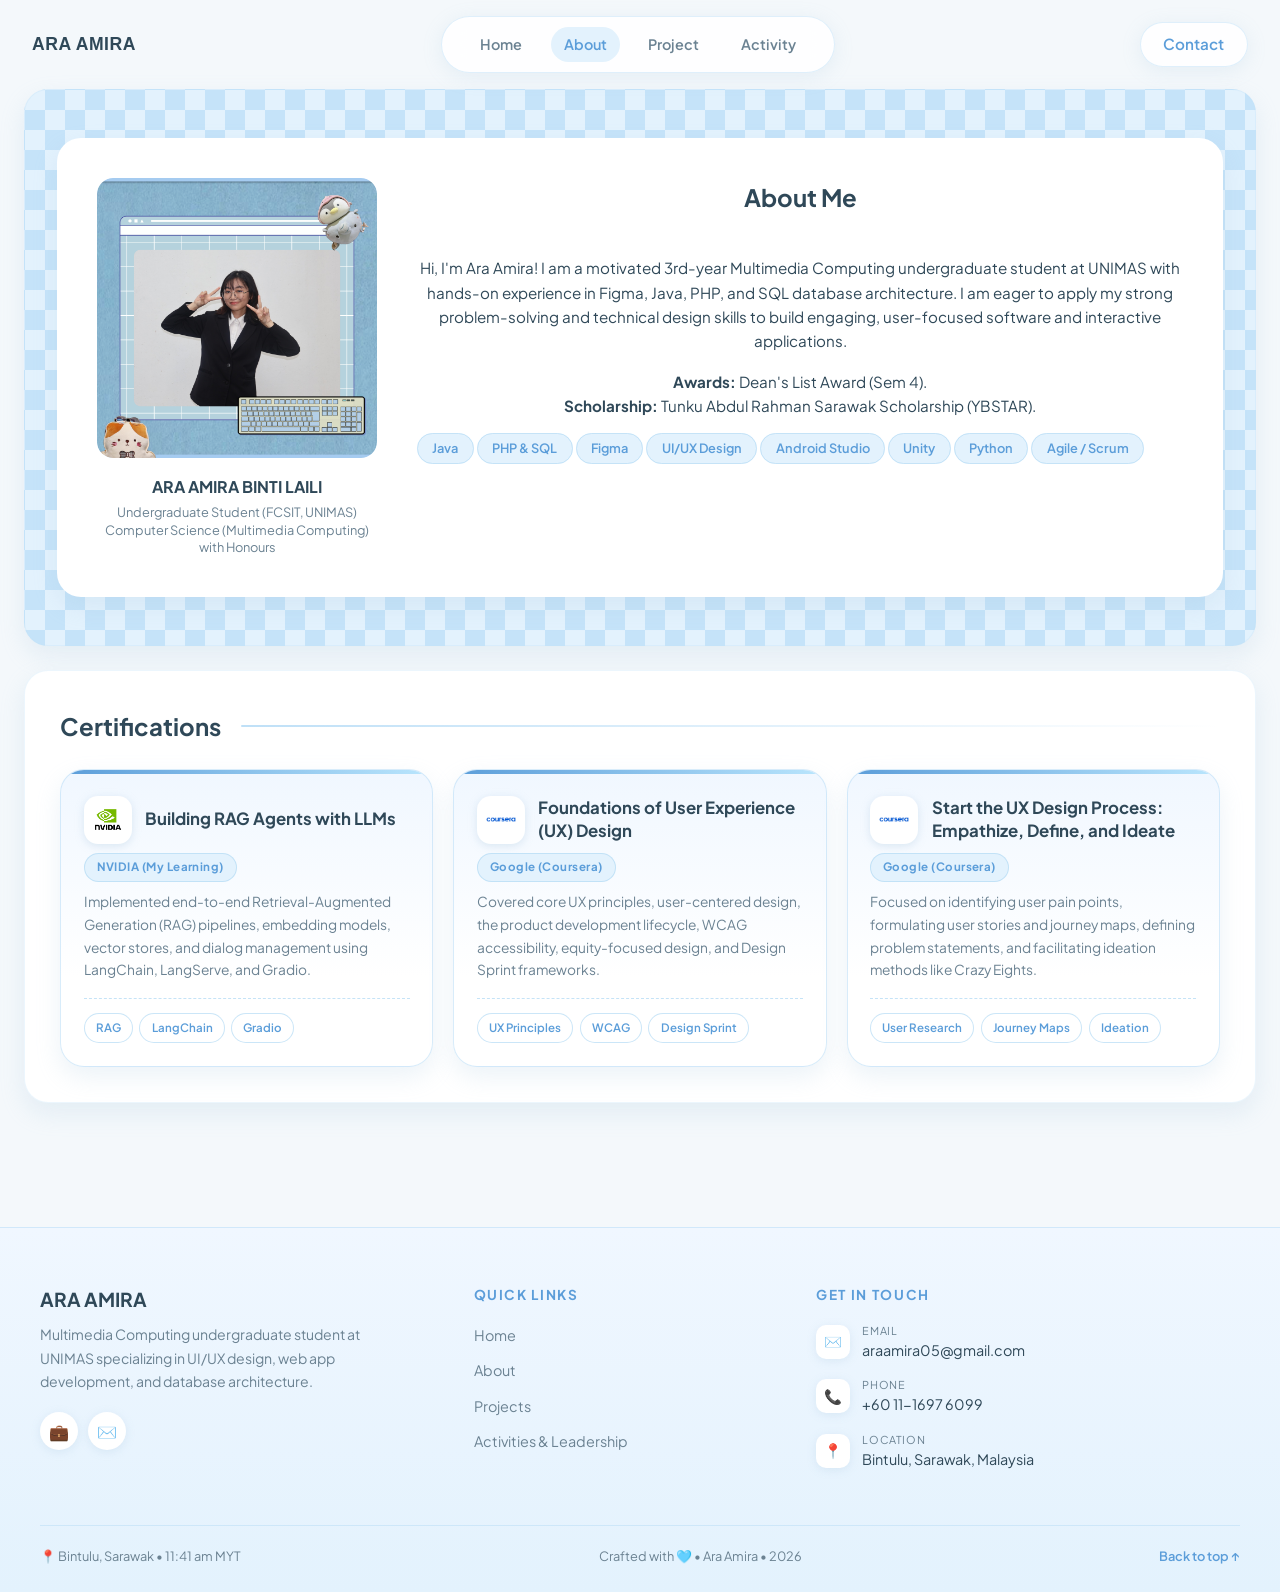
==== about.html @ fde77074 "Upload website" ====
<!DOCTYPE html>
<html lang="en">

<head>
    <meta charset="UTF-8" />
    <meta name="viewport" content="width=device-width, initial-scale=1.0" />
    <title>Ara Amira | About Me</title>
    <!-- Soft, rounded Google Font -->
    <link rel="preconnect" href="https://fonts.googleapis.com">
    <link rel="preconnect" href="https://fonts.gstatic.com" crossorigin>
    <link href="https://fonts.googleapis.com/css2?family=Plus+Jakarta+Sans:wght@400;500;600;700&display=swap"
        rel="stylesheet">

    <!-- CSS file link -->
    <link rel="stylesheet" href="styles.css">
</head>

<body>
    <!-- Floating Navigation Bar -->
    <header>
        <span class="nav-brand">ARA AMIRA</span>
        <nav>
            <!-- Main Navigation -->
            <a href="index.html">Home</a>
            <a href="about.html">About</a>
            <a href="projects.html">Project</a>
            <a href="activities.html">Activity</a>
        </nav>
        <a href="contact.html" class="nav-contact-box">Contact</a>
    </header>

    <main>
        <!-- About Section with Checkered Background Outside -->
        <section id="about" class="bg-checkered-blue">

            <!-- White Box Card Inside -->
            <div class="about-card">

                <div class="about-container">

                    <!-- Image & Caption Column (Left Side) -->
                    <div class="about-image-column">
                        <div class="about-image-wrapper">
                            <img src="ara-picture.png" alt="Ara's Photo" class="about-img">
                        </div>
                        <div class="about-image-info">
                            <h3>ARA AMIRA BINTI LAILI</h3>
                            <p>Undergraduate Student (FCSIT, UNIMAS)</p>
                            <p>Computer Science (Multimedia Computing) with Honours</p>
                        </div>
                    </div>

                    <!-- Content (Right Side) -->
                    <div class="about-content">
                        <h2 style="text-align: left; margin-bottom: 1.5rem;">About Me</h2>
                        <p>
                            Hi, I'm Ara Amira! I am a motivated 3rd-year Multimedia Computing undergraduate student at
                            UNIMAS with
                            hands-on experience in Figma, Java, PHP, and SQL database architecture. I am eager to apply
                            my strong
                            problem-solving and technical design skills to build engaging, user-focused software and
                            interactive applications.
                        </p>
                        <div style="font-size: 0.9rem; color: var(--deep-text);">
                            <p><strong>Awards:</strong> Dean's List Award (Sem 4).</p>
                            <p><strong>Scholarship:</strong> Tunku Abdul Rahman Sarawak Scholarship (YBSTAR).</p>
                        </div>
                        <div class="tags">
                            <span class="tag">Java</span>
                            <span class="tag">PHP & SQL</span>
                            <span class="tag">Figma</span>
                            <span class="tag">UI/UX Design</span>
                            <span class="tag">Android Studio</span>
                            <span class="tag">Unity</span>
                            <span class="tag">Python</span>
                            <span class="tag">Agile / Scrum</span>
                        </div>
                    </div>
                </div>
            </div>
        </section>

        <!-- Certifications Section -->
        <section id="certifications">
            <h2 class="section-title">Certifications</h2>
            <div class="grid">
                <div class="card cert-card">
                    <div class="cert-head">
                        <img src="nvidia-logo.png" alt="NVIDIA logo" class="cert-logo">
                        <h3>Building RAG Agents with LLMs</h3>
                    </div>
                    <span class="cert-issuer">NVIDIA (My Learning)</span>
                    <p class="cert-desc">Implemented end-to-end Retrieval-Augmented Generation (RAG) pipelines,
                        embedding models, vector stores, and dialog management using LangChain, LangServe, and Gradio.
                    </p>
                    <div class="cert-tags">
                        <span class="tag">RAG</span>
                        <span class="tag">LangChain</span>
                        <span class="tag">Gradio</span>
                    </div>
                </div>
                <div class="card cert-card">
                    <div class="cert-head">
                        <img src="coursera-logo.png" alt="Google (Coursera) logo" class="cert-logo">
                        <h3>Foundations of User Experience (UX) Design</h3>
                    </div>
                    <span class="cert-issuer">Google (Coursera)</span>
                    <p class="cert-desc">Covered core UX principles, user-centered design, the product development
                        lifecycle, WCAG accessibility, equity-focused design, and Design Sprint frameworks.</p>
                    <div class="cert-tags">
                        <span class="tag">UX Principles</span>
                        <span class="tag">WCAG</span>
                        <span class="tag">Design Sprint</span>
                    </div>
                </div>
                <div class="card cert-card">
                    <div class="cert-head">
                        <img src="coursera-logo.png" alt="Google (Coursera) logo" class="cert-logo">
                        <h3>Start the UX Design Process: Empathize, Define, and Ideate</h3>
                    </div>
                    <span class="cert-issuer">Google (Coursera)</span>
                    <p class="cert-desc">Focused on identifying user pain points, formulating user stories and journey
                        maps, defining problem statements, and facilitating ideation methods like Crazy Eights.</p>
                    <div class="cert-tags">
                        <span class="tag">User Research</span>
                        <span class="tag">Journey Maps</span>
                        <span class="tag">Ideation</span>
                    </div>
                </div>
            </div>
        </section>
    </main>
    <footer class="site-footer">
        <div class="footer-inner">

            <!-- Brand / About Column -->
            <div class="footer-col footer-brand">
                <h3 class="footer-name">ARA AMIRA</h3>
                <p>Multimedia Computing undergraduate student at UNIMAS specializing in UI/UX design, web app
                    development, and database architecture.</p>
                <div class="footer-social">
                    <a href="https://www.linkedin.com/in/ara-amira-l" target="_blank" rel="noopener"
                        aria-label="LinkedIn">💼</a>
                    <a href="mailto:araamira05@gmail.com" aria-label="Email">✉️</a>
                </div>
            </div>

            <!-- Quick Links Column -->
            <div class="footer-col">
                <h4>Quick Links</h4>
                <ul class="footer-links">
                    <li><a href="index.html#home">Home</a></li>
                    <li><a href="about.html">About</a></li>
                    <li><a href="projects.html">Projects</a></li>
                    <li><a href="activities.html">Activities & Leadership</a></li>
                </ul>
            </div>

            <!-- Contact Details Column -->
            <div class="footer-col" id="contact">
                <h4>Get in Touch</h4>
                <ul class="footer-contact">
                    <li>
                        <span class="icon">✉️</span>
                        <div><small>Email</small><a href="mailto:araamira05@gmail.com">araamira05@gmail.com</a></div>
                    </li>
                    <li>
                        <span class="icon">📞</span>
                        <div><small>Phone</small><a href="tel:+601116976099">+60 11-1697 6099</a></div>
                    </li>
                    <li>
                        <span class="icon">📍</span>
                        <div><small>Location</small><span class="text">Bintulu, Sarawak, Malaysia</span></div>
                    </li>
                </ul>
            </div>
        </div>

        <div class="footer-bottom">
            <p>Crafted with 🩵 &bull; Ara Amira &bull; 2026</p>
            <p><a href="#home">Back to top ↑</a></p>
        </div>
    </footer>

    <!-- JavaScript file link -->
    <script src="script.js"></script>
</body>

</html>
---- styles.css ----
/* CSS Document */

:root {
    --bg-cream: #f4f8fb;
    --card-bg: #ffffff;
    --baby-blue: #bfe0f7;
    --soft-blue: #e3f2fd;
    --accent-blue: #5b9dd9;
    --deep-text: #2f4858;
    --muted-text: #6b8292;

    /* Sky Blue Theme Variables */
    --pastel-blue-1: #f0f7ff;
    --pastel-blue-2: #bae6fd;
    --sky-text-deep: #0f172a;
    --sky-text-muted: #475569;

    --radius-lg: 24px;
    --radius-sm: 14px;
    --shadow-soft: 0 10px 25px rgba(162, 194, 219, 0.2);
}

* {
    box-sizing: border-box;
    margin: 0;
    padding: 0;
}

/* Keep every image inside its container */
img {
    max-width: 100%;
    height: auto;
    display: block;
}

/* Stop content from spilling out of the section cards */
section {
    overflow: hidden;
}

body {
    font-family: 'Plus Jakarta Sans', sans-serif;
    background-color: var(--bg-cream);
    color: var(--deep-text);
    line-height: 1.6;
    scroll-behavior: smooth;
    display: flex;
    flex-direction: column;
    min-height: 100vh;
}

/* Fixed Clean Navigation */
header {
    position: sticky;
    top: 16px;
    z-index: 100;
    display: flex;
    justify-content: space-between;
    align-items: center;
    width: 100%;
    max-width: 100%;
    margin: 0 auto;
    padding: 0 2rem;
    transition: opacity 0.4s ease, transform 0.4s ease;
}

header.header-hidden {
    opacity: 0;
    transform: translateY(-20px);
    pointer-events: none;
}

.nav-brand {
    font-family: 'Trebuchet MS', sans-serif;
    font-size: 1.1rem;
    font-weight: 700;
    color: var(--deep-text);
    cursor: default;
    user-select: none;
    letter-spacing: 0.5px;
}

nav {
    background: rgba(255, 255, 255, 0.85);
    backdrop-filter: blur(12px);
    padding: 0.6rem 1.6rem;
    border-radius: 999px;
    box-shadow: 0 4px 20px rgba(144, 180, 206, 0.15);
    border: 1px solid rgba(191, 224, 247, 0.5);
    display: flex;
    gap: 1rem;
    flex-wrap: wrap;
    justify-content: center;
}

nav a {
    text-decoration: none;
    color: var(--muted-text);
    font-weight: 600;
    font-size: 0.9rem;
    transition: all 0.2s ease;
    padding: 0.4rem 0.8rem;
    border-radius: 999px;
}

nav a:hover {
    color: var(--accent-blue);
    background-color: var(--soft-blue);
}

.nav-contact-box {
    text-decoration: none;
    background: rgba(255, 255, 255, 0.85);
    backdrop-filter: blur(12px);
    color: var(--accent-blue);
    font-weight: 600;
    font-size: 0.95rem;
    padding: 0.6rem 1.4rem;
    border-radius: 999px;
    box-shadow: 0 4px 20px rgba(144, 180, 206, 0.15);
    border: 1px solid rgba(191, 224, 247, 0.5);
    transition: all 0.2s ease;
}

.nav-contact-box:hover {
    background-color: var(--soft-blue);
    transform: translateY(-2px);
}

/* Main Container */
main {
    flex: 1;
    max-width: 1280px;
    margin: 2rem auto 4rem;
    padding: 0 1.5rem;
    display: flex;
    flex-direction: column;
    gap: 1.5rem;
}

/* Section Container */
section {
    position: relative;
    background: var(--card-bg);
    padding: 2.2rem;
    border-radius: var(--radius-lg);
    box-shadow: var(--shadow-soft);
    border: 1.5px solid rgba(191, 224, 247, 0.3);
}

h2 {
    font-size: 1.4rem;
    color: var(--deep-text);
    margin-bottom: 1.2rem;
    display: flex;
    align-items: center;
    gap: 0.5rem;
}

/* Hero / intro section: center the text and button */
main>section:first-of-type {
    text-align: center;
}

main>section:first-of-type h1,
main>section:first-of-type h2,
main>section:first-of-type p {
    margin-left: auto !important;
    margin-right: auto !important;
    text-align: center;
    justify-content: center;
}

main>section:first-of-type a,
main>section:first-of-type button {
    margin-left: auto;
    margin-right: auto;
}

/* About Me section */
#about h2 {
    justify-content: center;
    text-align: center;
}

#about img {
    width: 100%;
    max-width: 280px;
    height: auto;
    object-fit: cover;
    border-radius: 16px;
}

/* Checkered Blue Background for Section */
.bg-checkered-blue {
    background-color: #e3f2fd;
    background-image:
        linear-gradient(45deg, #c5e3f9 25%, transparent 25%),
        linear-gradient(-45deg, #c5e3f9 25%, transparent 25%),
        linear-gradient(45deg, transparent 75%, #c5e3f9 75%),
        linear-gradient(-45deg, transparent 75%, #c5e3f9 75%);
    background-size: 40px 40px;
    background-position: 0 0, 0 20px, 20px -20px, -20px 0px;
    padding: 3rem 2rem;
}

/* White About Card Container */
.about-card {
    background: var(--card-bg);
    padding: 2.5rem;
    border-radius: var(--radius-lg);
    box-shadow: var(--shadow-soft);
}

/* Two Column Layout inside About Section */
.about-container {
    display: grid;
    grid-template-columns: 280px 1fr;
    gap: 2.5rem;
    text-align: left;
}

.about-image-column {
    display: flex;
    flex-direction: column;
    gap: 1rem;
    text-align: center;
}

.about-image-wrapper {
    width: 100%;
    border-radius: 16px;
    overflow: hidden;
    background: var(--soft-blue);
}

.about-img {
    width: 100%;
    height: auto;
    display: block;
    object-fit: cover;
}

.about-image-info h3 {
    font-size: 1rem;
    font-weight: 700;
    color: var(--deep-text);
    margin-bottom: 0.25rem;
}

.about-image-info p {
    font-size: 0.8rem;
    color: var(--muted-text);
    line-height: 1.4;
}

.about-content {
    display: flex;
    flex-direction: column;
    gap: 1rem;
    text-align: left;
}

.about-content h2 {
    font-size: 1.5rem;
    color: var(--deep-text);
    margin: 0 0 0.5rem 0;
    text-align: left;
    justify-content: flex-start;
}

.about-content p {
    color: var(--deep-text);
    font-size: 0.95rem;
    line-height: 1.6;
    text-align: left;
    margin: 0;
}

.about-details {
    margin-top: 0.4rem;
    font-size: 0.9rem;
    text-align: left;
}

.about-details p {
    margin-bottom: 0.25rem;
}

.about-content div {
    text-align: left;
}

/* Tags styling */
/* Container for skill tag rows */
.tags-wrapper {
    display: flex;
    flex-direction: column;
    gap: 0.5rem;
    margin-top: 0.8 rem;
    align-items: center;
}

/* Individual centered rows */
.tags-row {
    display: flex;
    justify-content: center;
    gap: 0.5rem;
    flex-wrap: wrap;
}

/* Badge styling */
.tag {
    background-color: var(--soft-blue);
    color: var(--accent-blue);
    padding: 0.4rem 0.9rem;
    border-radius: 999px;
    font-size: 0.8rem;
    font-weight: 600;
    border: 1px solid rgba(191, 224, 247, 0.8);
    white-space: nowrap;
}

/* Responsive adjustment for mobile screens */
@media (max-width: 768px) {
    .about-container {
        grid-template-columns: 1fr;
        gap: 1.5rem;
    }
}

/* Certifications: three soft-blue cards */
#certifications .grid {
    display: grid;
    grid-template-columns: repeat(3, 1fr);
    gap: 1.25rem;
}

#certifications .section-title {
    font-size: 1.5rem;
    margin-bottom: 1.5rem;
}

#certifications .section-title::after {
    content: "";
    flex: 1;
    height: 2px;
    margin-left: 0.75rem;
    border-radius: 999px;
    background: linear-gradient(90deg, var(--baby-blue), transparent);
}

.cert-card {
    position: relative;
    display: flex;
    flex-direction: column;
    gap: 0.6rem;
    padding: 1.6rem 1.4rem 1.4rem;
    background: linear-gradient(180deg, var(--pastel-blue-1) 0%, #ffffff 70%);
    border: 1.5px solid rgba(191, 224, 247, 0.6);
    border-radius: var(--radius-lg);
    box-shadow: var(--shadow-soft);
    text-align: left;
    overflow: hidden;
    transition: transform 0.25s ease, box-shadow 0.25s ease, border-color 0.25s ease;
}

/* thin accent bar along the top edge */
.cert-card::before {
    content: "";
    position: absolute;
    top: 0;
    left: 0;
    right: 0;
    height: 4px;
    background: linear-gradient(90deg, var(--accent-blue), var(--pastel-blue-2));
}

.cert-card:hover {
    transform: translateY(-4px);
    border-color: var(--baby-blue);
    box-shadow: 0 14px 30px rgba(144, 180, 206, 0.3);
}

.cert-head {
    display: flex;
    align-items: center;
    gap: 0.85rem;
}

.cert-logo {
    flex: 0 0 48px;
    width: 48px;
    height: 48px;
    padding: 6px;
    object-fit: contain;
    border-radius: 14px;
    background: #ffffff;
    box-shadow: 0 2px 8px rgba(162, 194, 219, 0.35);
}

.cert-issuer {
    width: fit-content;
    padding: 0.25rem 0.75rem;
    font-size: 0.72rem;
    font-weight: 700;
    letter-spacing: 0.04em;
    color: var(--accent-blue);
    background: var(--soft-blue);
    border: 1px solid rgba(191, 224, 247, 0.9);
    border-radius: 999px;
}

.cert-card h3 {
    font-size: 1.05rem;
    line-height: 1.35;
    font-weight: 700;
    color: var(--deep-text);
}

.cert-desc {
    flex: 1;
    font-size: 0.86rem;
    line-height: 1.65;
    color: var(--muted-text);
}

.cert-tags {
    display: flex;
    flex-wrap: wrap;
    gap: 0.4rem;
    margin-top: 0.4rem;
    padding-top: 0.9rem;
    border-top: 1px dashed rgba(191, 224, 247, 0.9);
}

.cert-tags .tag {
    font-size: 0.72rem;
    padding: 0.3rem 0.7rem;
    background: #ffffff;
}

@media (max-width: 960px) {
    #certifications .grid {
        grid-template-columns: 1fr;
    }
}

/* Projects Layout: Horizontal Cards */
#projects .grid {
    display: grid;
    grid-template-columns: 1fr;
    gap: 22px;
    max-width: 960px;
    margin: 0 auto;
}

/* Homepage: 4 project boxes in a 2 x 2 grid */
#projects.projects-home .grid {
    grid-template-columns: repeat(2, 1fr);
    max-width: 100%;
}

#projects.projects-home .card {
    flex-direction: column;
    gap: 0;
}

@media (max-width: 768px) {
    #projects.projects-home .grid {
        grid-template-columns: 1fr;
    }
}

#projects .card {
    display: flex;
    flex-direction: row;
    align-items: stretch;
    gap: 24px;
    padding: 10px;
    background: #ffffff;
    border-radius: 14px;
    box-shadow: 0 4px 18px rgba(240, 160, 180, 0.18);
    text-align: left;
    transition: transform 0.25s ease, box-shadow 0.25s ease;
}

#projects .card:hover {
    transform: translateY(-3px);
    box-shadow: 0 8px 26px rgba(240, 160, 180, 0.28);
}

/* Image side (Left side - fixed compact width) */
#projects .card-media {
    position: relative;
    flex: 0 0 240px;
    width: 240px;
    height: 180px;
    align-self: center;
    display: flex;
    align-items: center;
    justify-content: center;
    border-radius: 12px;
    overflow: hidden;
    background: linear-gradient(135deg, #fbd3e0, #cfe8f7);
}

#projects .card-media img {
    width: 100%;
    height: 100%;
    max-width: 100%;
    max-height: 100%;
    object-fit: contain;
    display: block;
    padding: 8px;
}

#projects .card-media.placeholder {
    display: flex;
    align-items: center;
    justify-content: center;
    font-size: 3rem;
}

#projects .card-badge {
    position: absolute;
    top: 14px;
    left: 0;
    padding: 6px 16px 6px 14px;
    font-size: 0.72rem;
    font-weight: 600;
    color: #fff;
    border-radius: 0 999px 999px 0;
    background: #8b6cf0;
}

.badge-purple {
    background: #8b6cf0 !important;
}

.badge-blue {
    background: #5bb8d9 !important;
}

.badge-pink {
    background: #e879c0 !important;
}

.badge-plum {
    background: #7a4a8a !important;
}

/* Image carousel inside project cards */
#projects .carousel-track {
    position: relative;
    width: 100%;
    height: 100%;
}

#projects .card-media .carousel-slide {
    display: none;
    width: 100%;
    height: 100%;
    object-fit: contain;
    position: absolute;
    inset: 0;
    opacity: 0;
    transition: opacity 0.35s ease;
    pointer-events: none;
}

#projects .card-media .carousel-slide.active {
    display: block;
}

#projects .card-badge {
    z-index: 3;
}

.carousel-btn {
    position: absolute;
    top: 50%;
    z-index: 3;
    width: 30px;
    height: 30px;
    display: inline-flex;
    align-items: center;
    justify-content: center;
    transform: translateY(-50%);
    border: none;
    border-radius: 50%;
    background: rgba(255, 255, 255, 0.92);
    color: var(--accent-blue);
    font-size: 1.2rem;
    line-height: 1;
    cursor: pointer;
    box-shadow: 0 2px 8px rgba(91, 157, 217, 0.35);
    opacity: 0;
    transition: opacity 0.2s ease, background 0.2s ease, color 0.2s ease;
}

.carousel-btn.prev {
    left: 8px;
}

.carousel-btn.next {
    right: 8px;
}

.carousel:hover .carousel-btn,
.carousel-btn:focus-visible {
    opacity: 1;
}

.carousel-btn:hover {
    background: var(--accent-blue);
    color: #ffffff;
}

.carousel-dots {
    position: absolute;
    left: 0;
    right: 0;
    bottom: 8px;
    z-index: 3;
    display: flex;
    justify-content: center;
    gap: 6px;
}

.carousel-dot {
    width: 8px;
    height: 8px;
    padding: 0;
    border: none;
    border-radius: 50%;
    background: rgba(255, 255, 255, 0.75);
    box-shadow: 0 0 0 1px rgba(91, 157, 217, 0.35);
    cursor: pointer;
    transition: background 0.2s ease, transform 0.2s ease;
}

.carousel-dot.active {
    background: var(--accent-blue);
    transform: scale(1.25);
}

.carousel-btn[hidden],
.carousel-dots[hidden] {
    display: none;
}

/* Touch screens have no hover, so keep the arrows visible */
@media (hover: none) {
    .carousel-btn {
        opacity: 1;
    }
}

/* Content side (Right side) */
#projects .card-body {
    display: flex;
    flex-direction: column;
    justify-content: space-between;
    flex: 1;
    padding: 10px 14px 6px 0;
    min-width: 0;
}

#projects .card-meta {
    display: flex;
    flex-wrap: wrap;
    align-items: center;
    gap: 6px 16px;
    font-size: 0.74rem;
    color: #8a6b78;
    margin: 0 0 10px;
}

#projects .card-meta>span:first-child {
    order: 2;
    margin-left: auto;
}

#projects .card-meta .icon-text {
    display: inline-flex;
    align-items: center;
    gap: 4px;
}

#projects .card-meta .icon-text .text-icon {
    width: 12px !important;
    height: 12px !important;
    max-width: 12px;
    max-height: 12px;
    flex: none;
    margin: 0;
    display: block;
}

#projects .card-body h3 {
    margin: 0 0 10px;
    font-size: 1.3rem;
    line-height: 1.3;
    font-weight: 700;
    color: #2a1f26;
}

#projects .card-body .card-desc {
    margin: 0 0 8px;
    font-size: 0.85rem;
    line-height: 1.7;
    color: #5c4a54;
}

/* Figma Demo Link Button - Centered between description and footer */
.figma-link {
    display: inline-flex;
    align-items: center;
    margin-top: 6px;
    margin-bottom: 12px;
    font-size: 0.78rem;
    font-weight: 600;
    color: #8b6cf0;
    text-decoration: none;
    padding: 4px 12px;
    border: 1px solid rgba(139, 108, 240, 0.3);
    border-radius: 999px;
    width: fit-content;
    transition: all 0.2s ease;
}

.figma-link:hover {
    background: #8b6cf0;
    color: #ffffff;
    transform: translateY(-1px);
}

/* Card Footer */
#projects .card-footer {
    display: flex;
    justify-content: space-between;
    align-items: center;
    gap: 12px;
    flex-wrap: wrap;
}

#projects .card-tags {
    display: flex;
    flex-wrap: wrap;
    gap: 6px 16px;
    margin: 0;
    padding: 0;
    list-style: none;
    font-size: 0.74rem;
    font-weight: 600;
    color: #2a1f26;
}

#projects .card-tags li::before {
    content: "";
    display: inline-block;
    width: 6px;
    height: 6px;
    border-radius: 50%;
    margin-right: 6px;
    vertical-align: middle;
    background: #8b6cf0;
}

#projects .card-tags li:nth-child(2)::before {
    background: #e879c0;
}

#projects .card-tags li:nth-child(3)::before {
    background: #5bb8d9;
}

#projects .card-author {
    display: flex;
    align-items: center;
    gap: 8px;
    font-size: 0.74rem;
    font-weight: 600;
    color: #2a1f26;
}

#projects .card-avatar {
    display: inline-flex;
    align-items: center;
    justify-content: center;
    width: 22px;
    height: 22px;
    border-radius: 50%;
    background: linear-gradient(135deg, #f7b7cc, #cfe8f7);
    font-size: 0.65rem;
    color: #fff;
}



/* Picture pop-up (lightbox) */
.lightbox {
    position: fixed;
    inset: 0;
    z-index: 1000;
    display: flex;
    align-items: center;
    justify-content: center;
    padding: 1.5rem;
    background: rgba(47, 72, 88, 0.55);
    backdrop-filter: blur(6px);
    animation: lightbox-fade 0.2s ease;
}

@keyframes lightbox-fade {
    from {
        opacity: 0;
    }

    to {
        opacity: 1;
    }
}

.lightbox-box {
    position: relative;
    display: flex;
    flex-direction: column;
    align-items: center;
    gap: 0.75rem;
    max-width: min(92vw, 1000px);
    padding: 1rem 1rem 0.9rem;
    background: var(--card-bg);
    border-radius: var(--radius-lg);
    box-shadow: 0 20px 50px rgba(47, 72, 88, 0.35);
}

.lightbox-img {
    max-width: 100%;
    max-height: 75vh;
    width: auto;
    height: auto;
    object-fit: contain;
    border-radius: 14px;
    background: var(--soft-blue);
}

.lightbox-caption {
    font-size: 0.85rem;
    font-weight: 600;
    color: var(--muted-text);
    text-align: center;
}

.lightbox-close {
    position: absolute;
    top: -14px;
    right: -14px;
    width: 34px;
    height: 34px;
    border: none;
    border-radius: 50%;
    background: var(--accent-blue);
    color: #ffffff;
    font-size: 1.4rem;
    line-height: 1;
    cursor: pointer;
    box-shadow: 0 4px 12px rgba(91, 157, 217, 0.45);
    transition: transform 0.2s ease;
}

.lightbox-close:hover {
    transform: scale(1.08);
}

.lightbox-nav {
    position: absolute;
    top: 50%;
    width: 38px;
    height: 38px;
    transform: translateY(-50%);
    border: none;
    border-radius: 50%;
    background: rgba(255, 255, 255, 0.92);
    color: var(--accent-blue);
    font-size: 1.5rem;
    line-height: 1;
    cursor: pointer;
    box-shadow: 0 2px 10px rgba(91, 157, 217, 0.4);
    transition: background 0.2s ease, color 0.2s ease;
}

.lightbox-nav.prev {
    left: 1.5rem;
}

.lightbox-nav.next {
    right: 1.5rem;
}

.lightbox-nav:hover {
    background: var(--accent-blue);
    color: #ffffff;
}

.lightbox-nav[hidden] {
    display: none;
}

/* Contact page */
.content-card {
    background: var(--card-bg);
    padding: 2.5rem;
    border-radius: var(--radius-lg);
    box-shadow: var(--shadow-soft);
    max-width: 820px;
    margin: 0 auto;
}

.content-card h2 {
    justify-content: center;
}

/* One row on desktop; wraps only on small screens */
.contact-links {
    display: flex;
    flex-wrap: nowrap;
    gap: 0.5rem;
}

@media (max-width: 720px) {
    .contact-links {
        flex-wrap: wrap;
    }
}

.contact-btn {
    display: inline-flex;
    align-items: center;
    gap: 0.35rem;
    padding: 0.4rem 0.8rem;
    font-size: 0.78rem;
    white-space: nowrap;
    font-weight: 600;
    color: var(--accent-blue);
    text-decoration: none;
    background: var(--soft-blue);
    border: 1px solid rgba(191, 224, 247, 0.9);
    border-radius: 999px;
    transition: all 0.2s ease;
}

.contact-btn:hover {
    background: var(--accent-blue);
    color: #ffffff;
    transform: translateY(-2px);
}

.gh-icon {
    width: 1.1em;
    height: 1.1em;
    flex: none;
    display: inline-block;
}

.footer-social .gh-icon {
    width: 18px;
    height: 18px;
}

/* Message form */
.contact-form {
    display: flex;
    flex-direction: column;
    gap: 1rem;
    margin-top: 2rem;
    padding-top: 1.75rem;
    border-top: 1px dashed rgba(191, 224, 247, 0.9);
    text-align: left;
}

.contact-form h3 {
    font-size: 1.15rem;
    color: var(--deep-text);
    text-align: center;
}

.contact-form .form-row {
    display: grid;
    grid-template-columns: 1fr 1fr;
    gap: 1rem;
}

.contact-form label {
    display: flex;
    flex-direction: column;
    gap: 0.35rem;
    font-size: 0.8rem;
    font-weight: 600;
    color: var(--muted-text);
}

.contact-form input,
.contact-form textarea {
    width: 100%;
    padding: 0.7rem 0.95rem;
    font-family: inherit;
    font-size: 0.92rem;
    color: var(--deep-text);
    background: var(--pastel-blue-1);
    border: 1.5px solid rgba(191, 224, 247, 0.8);
    border-radius: var(--radius-sm);
    outline: none;
    transition: border-color 0.2s ease, box-shadow 0.2s ease;
}

.contact-form textarea {
    resize: vertical;
    min-height: 120px;
}

.contact-form input:focus,
.contact-form textarea:focus {
    border-color: var(--accent-blue);
    box-shadow: 0 0 0 3px rgba(91, 157, 217, 0.2);
    background: #ffffff;
}

.form-submit {
    align-self: center;
    border: none;
    cursor: pointer;
    font-family: inherit;
    font-size: 0.95rem;
    font-weight: 600;
    color: #ffffff;
    background: var(--accent-blue);
    padding: 0.7rem 1.8rem;
    border-radius: 999px;
    box-shadow: 0 4px 12px rgba(91, 157, 217, 0.35);
    transition: transform 0.2s ease, box-shadow 0.2s ease;
}

.form-submit:hover {
    transform: translateY(-2px);
    box-shadow: 0 8px 18px rgba(91, 157, 217, 0.45);
}

@media (max-width: 640px) {
    .content-card {
        padding: 1.5rem;
    }

    .contact-form .form-row {
        grid-template-columns: 1fr;
    }
}

/* Footer Section */
.site-footer {
    margin-top: 60px;
    margin-bottom: 0;
    padding: 56px 24px 0;
    background: linear-gradient(180deg, #f0f7ff 0%, #e3f2fd 100%);
    border-top: 1.5px solid rgba(191, 224, 247, 0.5);
    color: var(--deep-text);
    text-align: left;
}

.footer-inner {
    display: grid;
    grid-template-columns: 1.3fr 1fr 1.4fr;
    gap: 40px;
    max-width: 1200px;
    margin: 0 auto;
    padding-bottom: 40px;
}

.footer-col h4 {
    margin: 0 0 16px;
    font-size: 0.85rem;
    font-weight: 700;
    letter-spacing: 0.12em;
    text-transform: uppercase;
    color: var(--accent-blue);
}

.footer-brand .footer-name {
    margin: 0 0 8px;
    font-size: 1.2rem;
    font-weight: 700;
    color: var(--deep-text);
}

.footer-brand p {
    margin: 0 0 18px;
    font-size: 0.88rem;
    line-height: 1.7;
    color: var(--muted-text);
    max-width: 320px;
}

.footer-links,
.footer-contact {
    list-style: none;
    margin: 0;
    padding: 0;
}

.footer-links li {
    margin-bottom: 10px;
}

.footer-links a {
    font-size: 0.9rem;
    color: var(--muted-text);
    text-decoration: none;
    transition: color 0.2s ease, padding-left 0.2s ease;
}

.footer-links a:hover {
    color: var(--accent-blue);
    padding-left: 4px;
}

.footer-contact li {
    display: flex;
    align-items: center;
    gap: 12px;
    margin-bottom: 14px;
    font-size: 0.9rem;
}

.footer-contact .icon {
    flex: 0 0 34px;
    width: 34px;
    height: 34px;
    display: inline-flex;
    align-items: center;
    justify-content: center;
    border-radius: 10px;
    background: #fff;
    box-shadow: 0 2px 8px rgba(162, 194, 219, 0.25);
    color: var(--accent-blue);
}

.footer-contact a,
.footer-contact span.text {
    color: var(--deep-text);
    text-decoration: none;
    word-break: break-word;
}

.footer-contact a:hover {
    color: var(--accent-blue);
}

.footer-contact small {
    display: block;
    font-size: 0.68rem;
    letter-spacing: 0.06em;
    text-transform: uppercase;
    color: var(--muted-text);
}

.footer-social {
    display: flex;
    gap: 10px;
}

.footer-social a {
    width: 38px;
    height: 38px;
    display: inline-flex;
    align-items: center;
    justify-content: center;
    border-radius: 50%;
    background: #fff;
    color: var(--accent-blue);
    box-shadow: 0 2px 8px rgba(162, 194, 219, 0.25);
    text-decoration: none;
    transition: transform 0.2s ease, 0.2s ease, color 0.2s ease;
}

.footer-social a:hover {
    transform: translateY(-3px);
    background: var(--accent-blue);
    color: #fff;
}

.footer-bottom {
    max-width: 1200px;
    margin: 0 auto;
    padding: 20px 0 26px;
    border-top: 1px solid rgba(191, 224, 247, 0.6);
    display: flex;
    justify-content: space-between;
    align-items: center;
    flex-wrap: wrap;
    gap: 10px;
    font-size: 0.8rem;
    color: var(--muted-text);
}

.footer-bottom p {
    margin: 0;
}

.footer-bottom a {
    color: var(--accent-blue);
    text-decoration: none;
    font-weight: 600;
}

/* Mobile responsiveness */
@media (max-width: 640px) {
    #projects .card {
        flex-direction: column;
        gap: 14px;
    }

    #projects .card-media {
        flex: none;
        width: 100%;
        height: 180px;
    }

    #projects .card-body {
        padding: 0 10px 10px;
    }

    .footer-inner {
        grid-template-columns: 1fr;
        gap: 32px;
    }

    .footer-bottom {
        justify-content: center;
        text-align: center;
    }
}
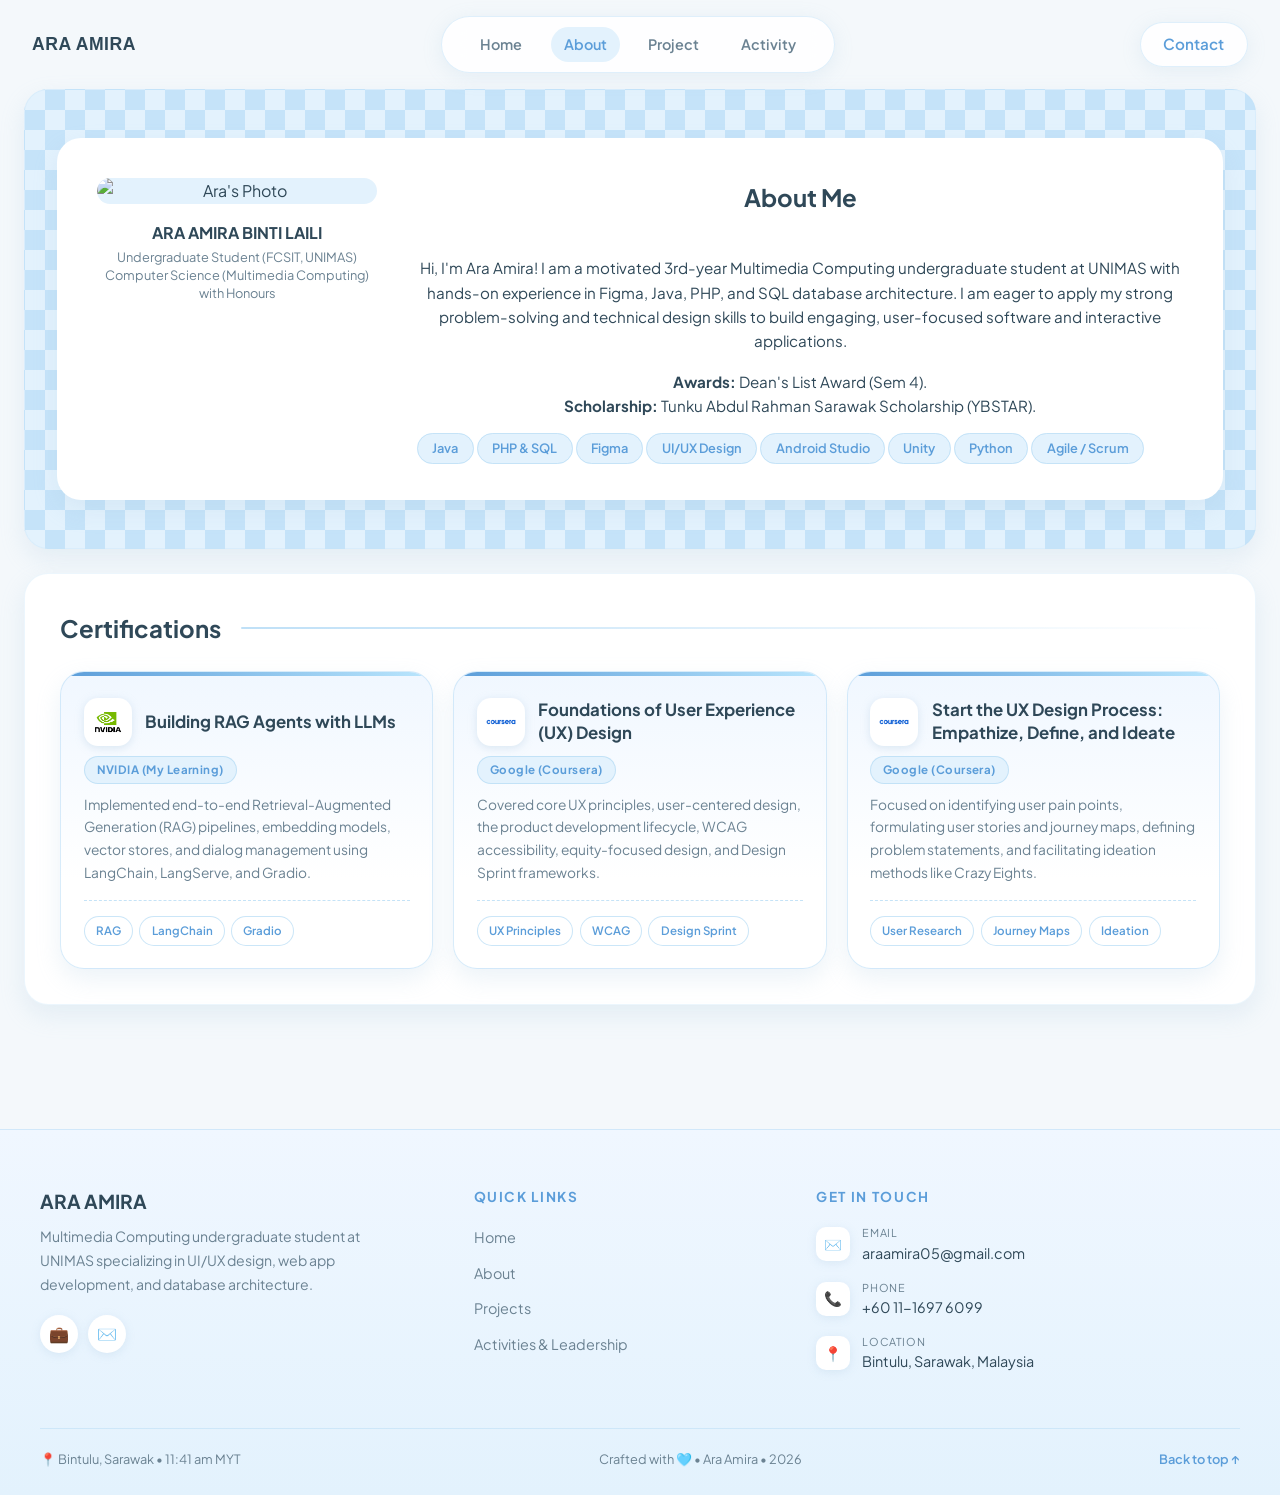
==== commit 21602f2a: "Update about.html update profile pic" ====
--- a/about.html
+++ b/about.html
@@ -41,7 +41,7 @@
                     <!-- Image & Caption Column (Left Side) -->
                     <div class="about-image-column">
                         <div class="about-image-wrapper">
-                            <img src="ara-picture.png" alt="Ara's Photo" class="about-img">
+                            <img src="ara.profile.png" alt="Ara's Photo" class="about-img">
                         </div>
                         <div class="about-image-info">
                             <h3>ARA AMIRA BINTI LAILI</h3>
@@ -186,4 +186,4 @@
     <script src="script.js"></script>
 </body>
 
-</html>+</html>
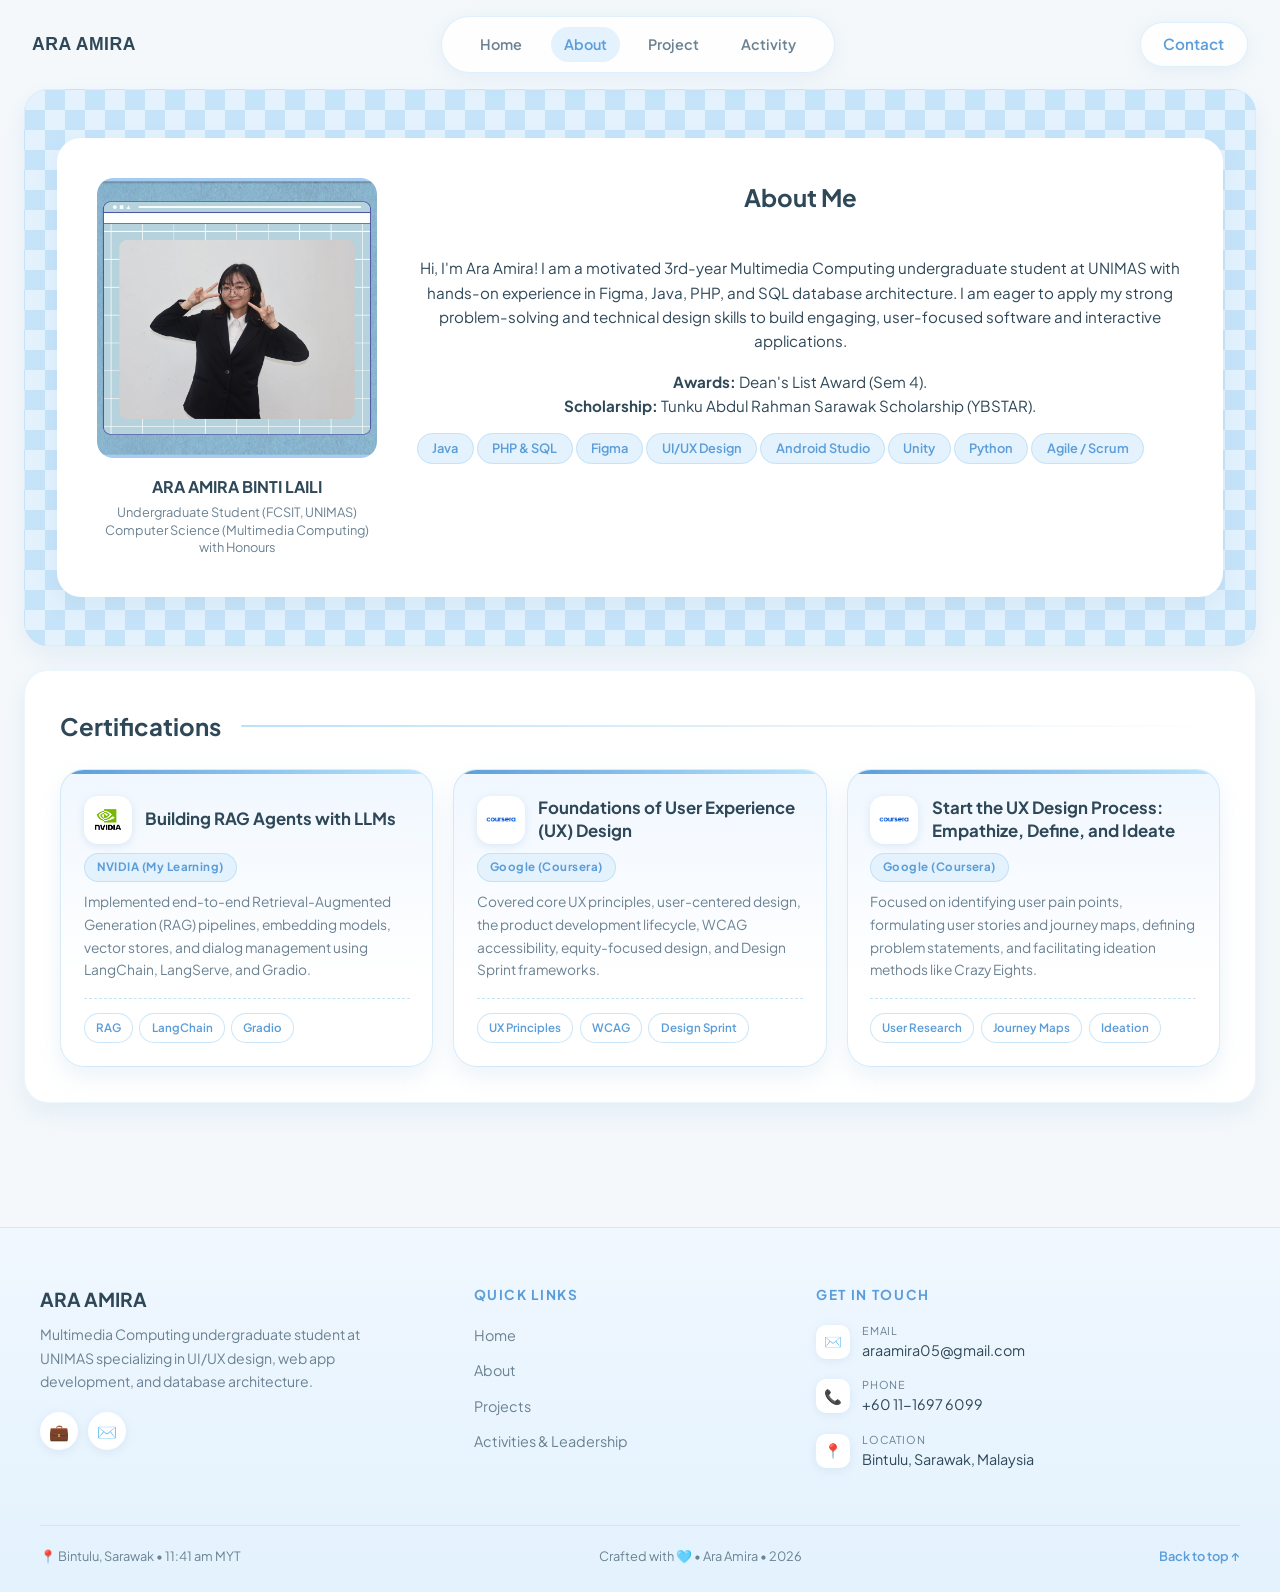
==== commit 354e7771: "Update about.html change name" ====
--- a/about.html
+++ b/about.html
@@ -41,7 +41,7 @@
                     <!-- Image & Caption Column (Left Side) -->
                     <div class="about-image-column">
                         <div class="about-image-wrapper">
-                            <img src="ara.profile.png" alt="Ara's Photo" class="about-img">
+                            <img src="ara-profile.png" alt="Ara's Photo" class="about-img">
                         </div>
                         <div class="about-image-info">
                             <h3>ARA AMIRA BINTI LAILI</h3>
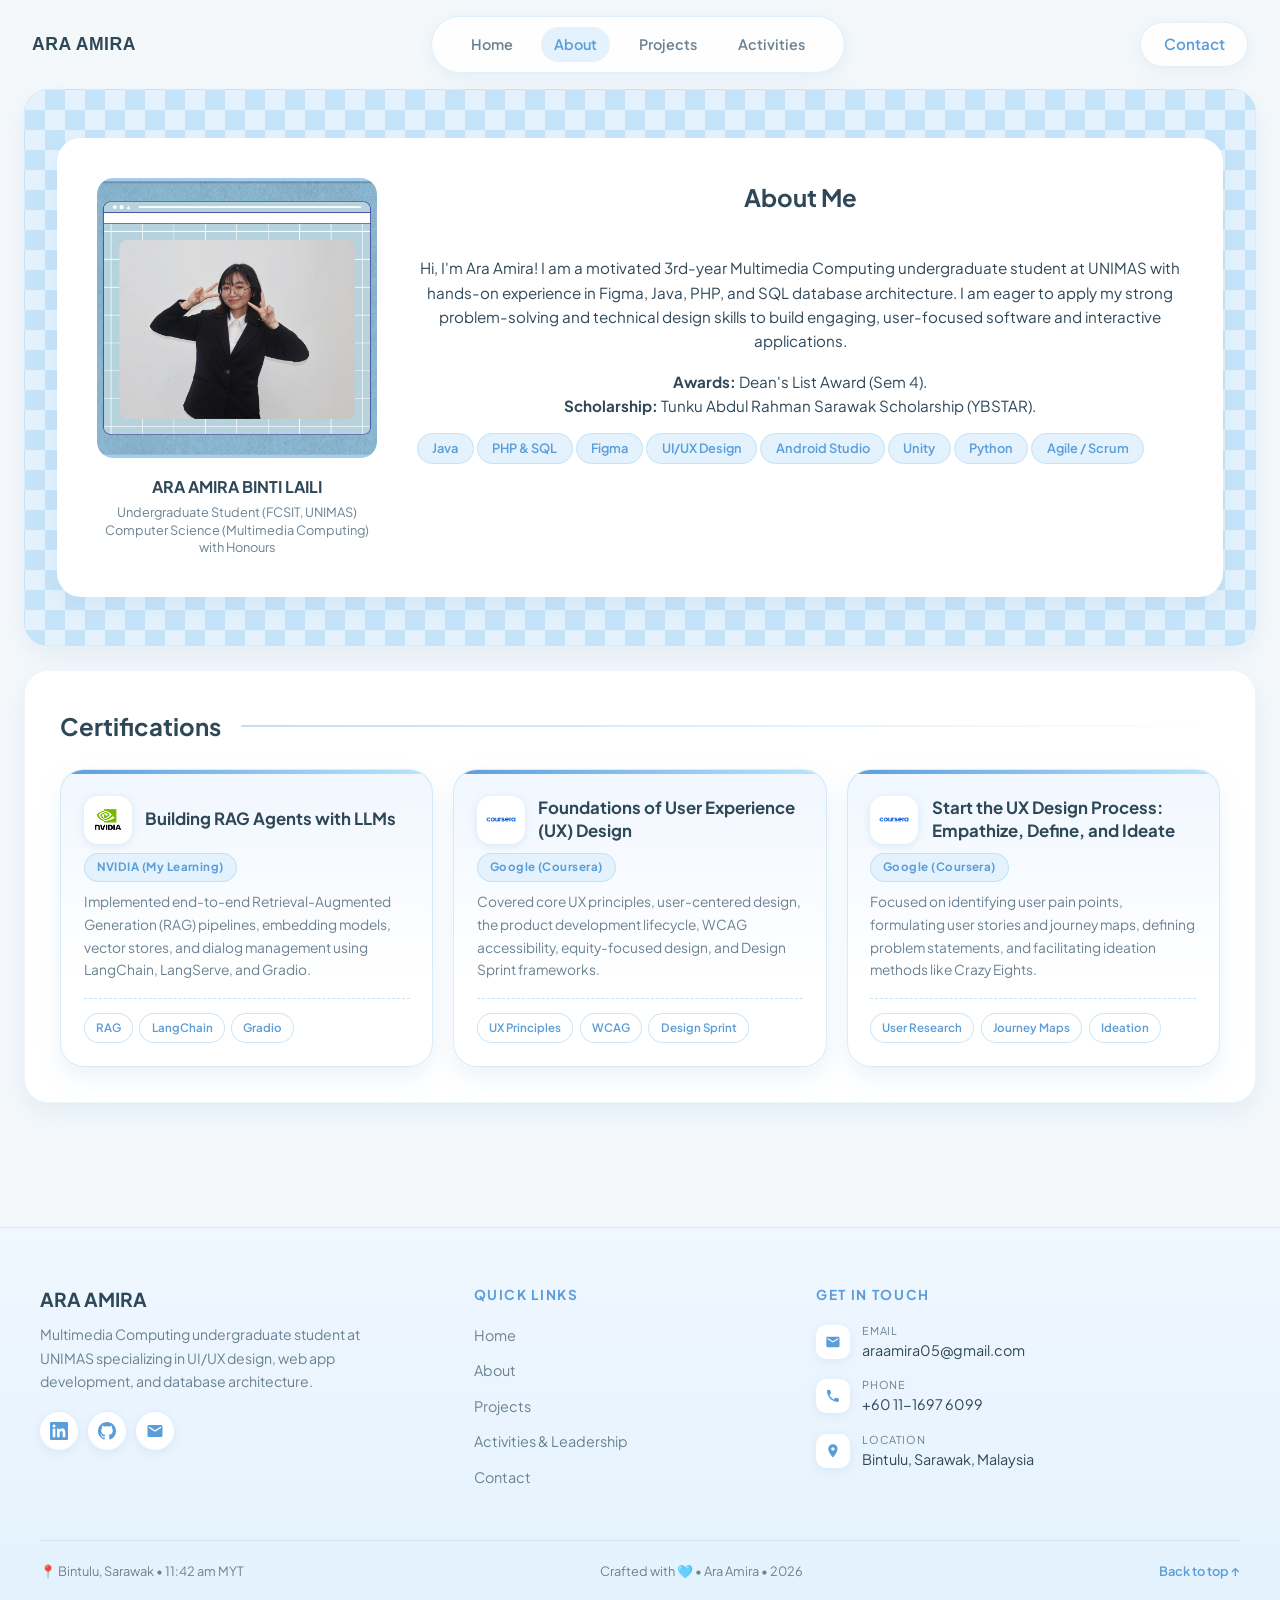
==== commit 00dda778: "Update about.html update" ====
--- a/about.html
+++ b/about.html
@@ -23,8 +23,8 @@
             <!-- Main Navigation -->
             <a href="index.html">Home</a>
             <a href="about.html">About</a>
-            <a href="projects.html">Project</a>
-            <a href="activities.html">Activity</a>
+            <a href="projects.html">Projects</a>
+            <a href="activities.html">Activities</a>
         </nav>
         <a href="contact.html" class="nav-contact-box">Contact</a>
     </header>
@@ -131,55 +131,80 @@
         </section>
     </main>
     <footer class="site-footer">
-        <div class="footer-inner">
-
-            <!-- Brand / About Column -->
-            <div class="footer-col footer-brand">
-                <h3 class="footer-name">ARA AMIRA</h3>
-                <p>Multimedia Computing undergraduate student at UNIMAS specializing in UI/UX design, web app
-                    development, and database architecture.</p>
-                <div class="footer-social">
-                    <a href="https://www.linkedin.com/in/ara-amira-l" target="_blank" rel="noopener"
-                        aria-label="LinkedIn">💼</a>
-                    <a href="mailto:araamira05@gmail.com" aria-label="Email">✉️</a>
-                </div>
-            </div>
-
-            <!-- Quick Links Column -->
-            <div class="footer-col">
-                <h4>Quick Links</h4>
-                <ul class="footer-links">
-                    <li><a href="index.html#home">Home</a></li>
-                    <li><a href="about.html">About</a></li>
-                    <li><a href="projects.html">Projects</a></li>
-                    <li><a href="activities.html">Activities & Leadership</a></li>
-                </ul>
-            </div>
-
-            <!-- Contact Details Column -->
-            <div class="footer-col" id="contact">
-                <h4>Get in Touch</h4>
-                <ul class="footer-contact">
-                    <li>
-                        <span class="icon">✉️</span>
-                        <div><small>Email</small><a href="mailto:araamira05@gmail.com">araamira05@gmail.com</a></div>
-                    </li>
-                    <li>
-                        <span class="icon">📞</span>
-                        <div><small>Phone</small><a href="tel:+601116976099">+60 11-1697 6099</a></div>
-                    </li>
-                    <li>
-                        <span class="icon">📍</span>
-                        <div><small>Location</small><span class="text">Bintulu, Sarawak, Malaysia</span></div>
-                    </li>
-                </ul>
-            </div>
+      <div class="footer-inner">
+
+        <!-- Brand / About Column -->
+        <div class="footer-col footer-brand">
+          <h3 class="footer-name">ARA AMIRA</h3>
+          <p>Multimedia Computing undergraduate student at UNIMAS specializing in UI/UX design, web app development,
+            and
+            database architecture.</p>
+          <div class="footer-social">
+            <a href="https://www.linkedin.com/in/ara-amira-l" target="_blank" rel="noopener" aria-label="LinkedIn">
+              <svg class="gh-icon" viewBox="0 0 24 24" aria-hidden="true">
+                <path fill="currentColor"
+                  d="M20.447 20.452h-3.554v-5.569c0-1.328-.027-3.037-1.852-3.037-1.853 0-2.136 1.445-2.136 2.939v5.667H9.351V9h3.414v1.561h.046c.477-.9 1.637-1.85 3.37-1.85 3.601 0 4.267 2.37 4.267 5.455v6.286zM5.337 7.433c-1.144 0-2.063-.926-2.063-2.065 0-1.138.92-2.063 2.063-2.063 1.14 0 2.064.925 2.064 2.063 0 1.139-.925 2.065-2.064 2.065zm1.782 13.019H3.555V9h3.564v11.452zM22.225 0H1.771C.792 0 0 .774 0 1.729v20.542C0 23.227.792 24 1.771 24h20.451C23.2 24 24 23.227 24 22.271V1.729C24 .774 23.2 0 22.222 0h.003z" />
+              </svg>
+            </a>
+            <a href="https://github.com/YOUR-GITHUB-USERNAME" target="_blank" rel="noopener" aria-label="GitHub">
+              <svg class="gh-icon" viewBox="0 0 16 16" aria-hidden="true">
+                <path fill="currentColor"
+                  d="M8 0C3.58 0 0 3.58 0 8c0 3.54 2.29 6.53 5.47 7.59.4.07.55-.17.55-.38 0-.19-.01-.82-.01-1.49-2.01.37-2.53-.49-2.69-.94-.09-.23-.48-.94-.82-1.13-.28-.15-.68-.52-.01-.53.63-.01 1.08.58 1.23.82.72 1.21 1.87.87 2.33.66.07-.52.28-.87.51-1.07-1.78-.2-3.64-.89-3.64-3.95 0-.87.31-1.59.82-2.15-.08-.2-.36-1.02.08-2.12 0 0 .67-.21 2.2.82.64-.18 1.32-.27 2-.27s1.36.09 2 .27c1.53-1.04 2.2-.82 2.2-.82.44 1.1.16 1.92.08 2.12.51.56.82 1.27.82 2.15 0 3.07-1.87 3.75-3.65 3.95.29.25.54.73.54 1.48 0 1.07-.01 1.93-.01 2.2 0 .21.15.46.55.38A8.01 8.01 0 0 0 16 8c0-4.42-3.58-8-8-8z" />
+              </svg>
+            </a>
+            <a href="mailto:araamira05@gmail.com" aria-label="Email"><svg class="gh-icon" viewBox="0 0 24 24"
+                aria-hidden="true">
+                <path fill="currentColor"
+                  d="M20 4H4c-1.1 0-1.99.9-1.99 2L2 18c0 1.1.9 2 2 2h16c1.1 0 2-.9 2-2V6c0-1.1-.9-2-2-2zm0 4l-8 5-8-5V6l8 5 8-5v2z" />
+              </svg></a>
+          </div>
         </div>
 
-        <div class="footer-bottom">
-            <p>Crafted with 🩵 &bull; Ara Amira &bull; 2026</p>
-            <p><a href="#home">Back to top ↑</a></p>
+        <!-- Quick Links Column -->
+        <div class="footer-col">
+          <h4>Quick Links</h4>
+          <ul class="footer-links">
+            <li><a href="index.html">Home</a></li>
+            <li><a href="about.html">About</a></li>
+            <li><a href="projects.html">Projects</a></li>
+            <li><a href="activities.html">Activities &amp; Leadership</a></li>
+            <li><a href="contact.html">Contact</a></li>
+          </ul>
         </div>
+
+        <!-- Contact Details Column -->
+        <div class="footer-col" id="contact">
+          <h4>Get in Touch</h4>
+          <ul class="footer-contact">
+            <li>
+              <span class="icon"><svg class="gh-icon" viewBox="0 0 24 24" aria-hidden="true">
+                  <path fill="currentColor"
+                    d="M20 4H4c-1.1 0-1.99.9-1.99 2L2 18c0 1.1.9 2 2 2h16c1.1 0 2-.9 2-2V6c0-1.1-.9-2-2-2zm0 4l-8 5-8-5V6l8 5 8-5v2z" />
+                </svg></span>
+              <div><small>Email</small><a href="mailto:araamira05@gmail.com">araamira05@gmail.com</a></div>
+            </li>
+            <li>
+              <span class="icon"><svg class="gh-icon" viewBox="0 0 24 24" aria-hidden="true">
+                  <path fill="currentColor"
+                    d="M6.62 10.79c1.44 2.83 3.76 5.14 6.59 6.59l2.2-2.2c.27-.27.67-.36 1.02-.24 1.12.37 2.33.57 3.57.57.55 0 1 .45 1 1V20c0 .55-.45 1-1 1-9.39 0-17-7.61-17-17 0-.55.45-1 1-1h3.5c.55 0 1 .45 1 1 0 1.25.2 2.45.57 3.57.11.35.03.74-.25 1.02l-2.2 2.2z" />
+                </svg></span>
+              <div><small>Phone</small><a href="tel:+601116976099">+60 11-1697 6099</a></div>
+            </li>
+            <li>
+              <span class="icon"><svg class="gh-icon" viewBox="0 0 24 24" aria-hidden="true">
+                  <path fill="currentColor"
+                    d="M12 2C8.13 2 5 5.13 5 9c0 5.25 7 13 7 13s7-7.75 7-13c0-3.87-3.13-7-7-7zm0 9.5c-1.38 0-2.5-1.12-2.5-2.5s1.12-2.5 2.5-2.5 2.5 1.12 2.5 2.5-1.12 2.5-2.5 2.5z" />
+                </svg></span>
+              <div><small>Location</small><span class="text">Bintulu, Sarawak, Malaysia</span></div>
+            </li>
+          </ul>
+        </div>
+      </div>
+
+      <div class="footer-bottom">
+        <p>Crafted with 🩵 &bull; Ara Amira &bull; 2026</p>
+        <p><a href="#">Back to top ↑</a></p>
+      </div>
     </footer>
 
     <!-- JavaScript file link -->
